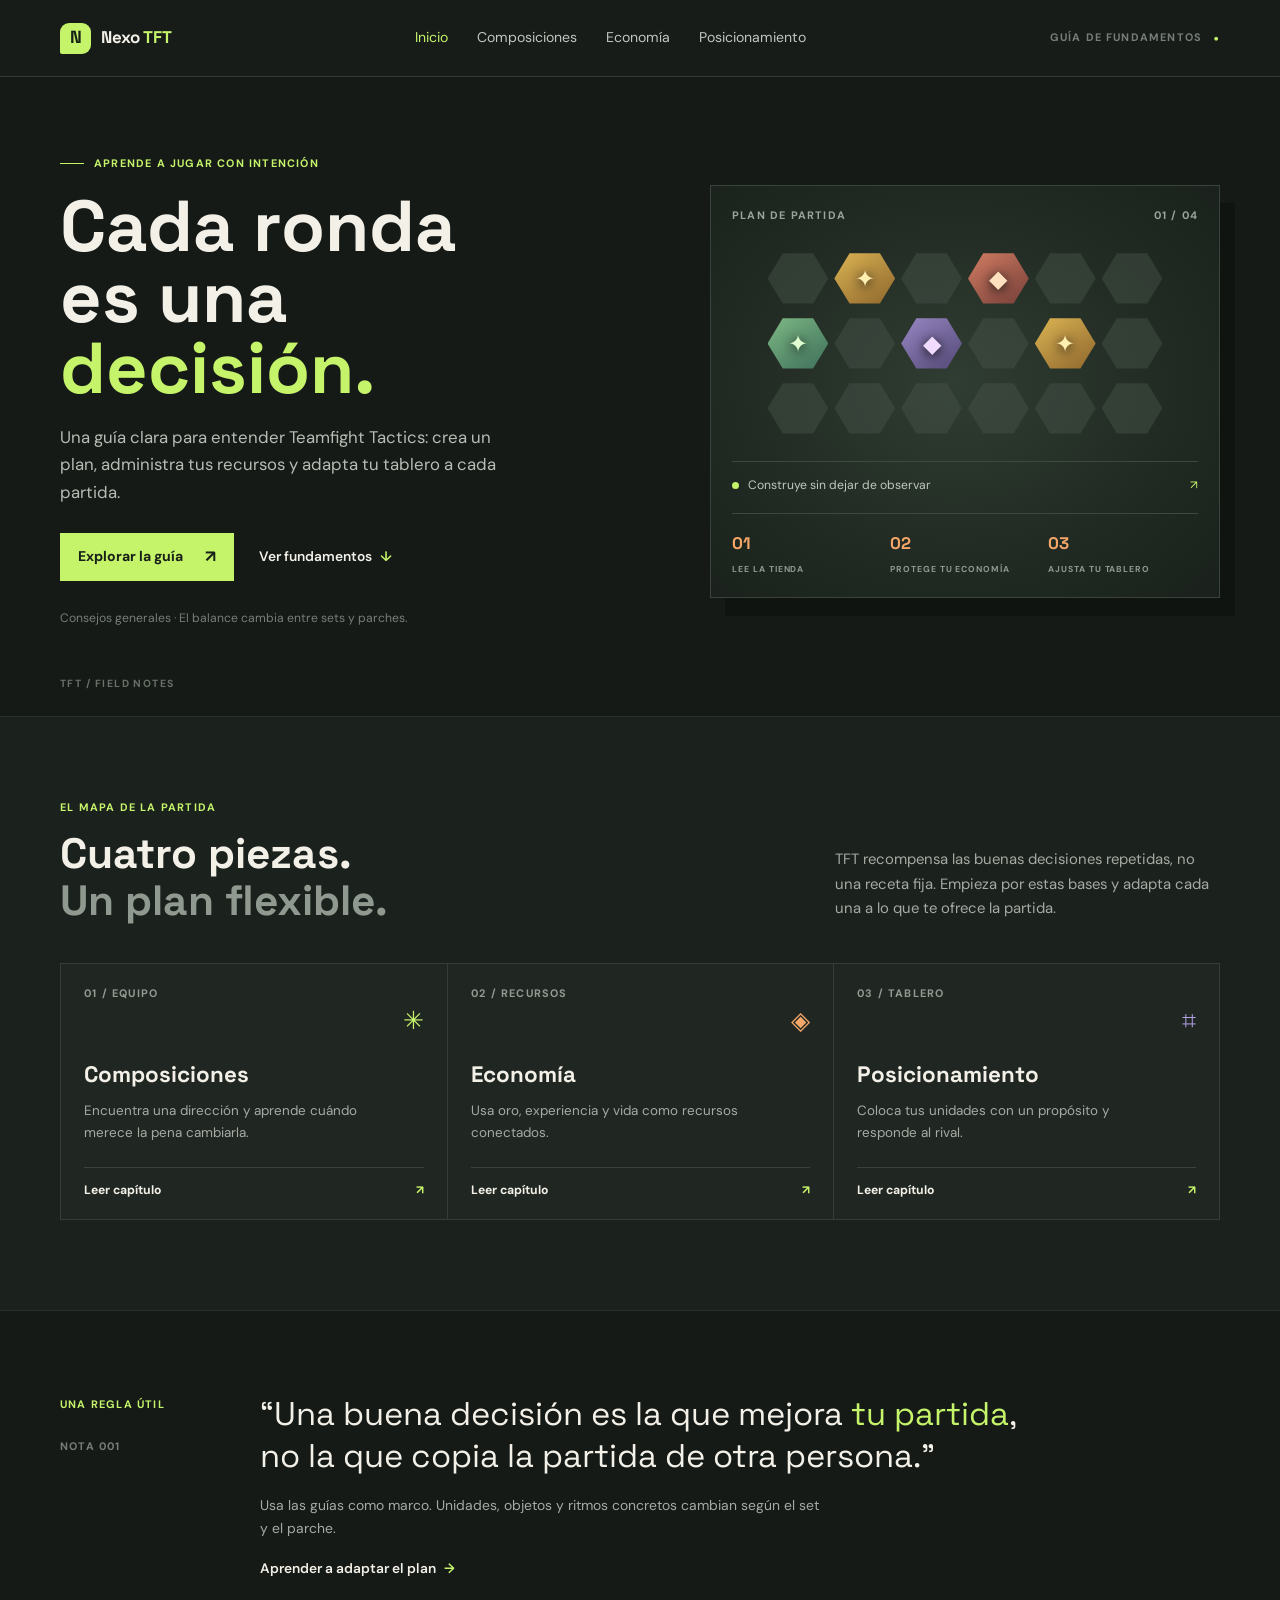
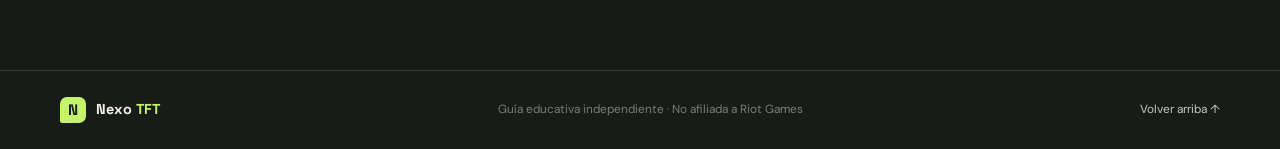
==== index.html @ a68dbadc "Subir pagina web" ====
<!DOCTYPE html>
<html lang="es">
<head>
  <meta charset="UTF-8">
  <meta name="viewport" content="width=device-width, initial-scale=1.0">
  <meta name="description" content="Guía práctica de Teamfight Tactics: fundamentos, composiciones, economía y posicionamiento.">
  <title>Nexo TFT | Guía de Teamfight Tactics</title>
  <link rel="preconnect" href="https://fonts.googleapis.com">
  <link rel="preconnect" href="https://fonts.gstatic.com" crossorigin>
  <link href="https://fonts.googleapis.com/css2?family=DM+Sans:wght@400;500;600;700&family=Space+Grotesk:wght@500;600;700&display=swap" rel="stylesheet">
  <link rel="stylesheet" href="styles.css">
</head>
<body>
  <header class="site-header">
    <nav class="nav wrap" aria-label="Navegación principal">
      <a class="brand" href="index.html" aria-label="Nexo TFT, inicio"><span class="brand-mark">N</span><span>Nexo<span class="brand-accent"> TFT</span></span></a>
      <div class="nav-links">
        <a class="active" aria-current="page" href="index.html">Inicio</a>
        <a href="composiciones.html">Composiciones</a>
        <a href="economia.html">Economía</a>
        <a href="posicionamiento.html">Posicionamiento</a>
      </div>
      <span class="edition">GUÍA DE FUNDAMENTOS <span aria-hidden="true">●</span></span>
    </nav>
  </header>

  <main>
    <section class="hero wrap" id="inicio">
      <div class="hero-copy">
        <p class="eyebrow"><span class="eyebrow-line"></span> Aprende a jugar con intención</p>
        <h1>Cada ronda<br>es una <span>decisión.</span></h1>
        <p class="hero-intro">Una guía clara para entender Teamfight Tactics: crea un plan, administra tus recursos y adapta tu tablero a cada partida.</p>
        <div class="hero-actions">
          <a class="button button-primary" href="composiciones.html">Explorar la guía <span aria-hidden="true">↗</span></a>
          <a class="text-link" href="#fundamentos">Ver fundamentos <span aria-hidden="true">↓</span></a>
        </div>
        <p class="hero-note">Consejos generales · El balance cambia entre sets y parches.</p>
      </div>
      <div class="board-art" aria-label="Ilustración de un tablero táctico con unidades y rasgos activos" role="img">
        <div class="board-topline"><span>PLAN DE PARTIDA</span><span>01 / 04</span></div>
        <div class="mini-board">
          <span class="hex hex-empty"></span><span class="hex hex-unit unit-gold">✦</span><span class="hex hex-empty"></span><span class="hex hex-unit unit-coral">◆</span><span class="hex hex-empty"></span><span class="hex hex-empty"></span>
          <span class="hex hex-unit unit-mint">✦</span><span class="hex hex-empty"></span><span class="hex hex-unit unit-violet">◆</span><span class="hex hex-empty"></span><span class="hex hex-unit unit-gold">✦</span><span class="hex hex-empty"></span>
          <span class="hex hex-empty"></span><span class="hex hex-empty"></span><span class="hex hex-empty"></span><span class="hex hex-empty"></span><span class="hex hex-empty"></span><span class="hex hex-empty"></span>
        </div>
        <div class="board-caption"><span class="caption-dot"></span><span>Construye sin dejar de observar</span><span class="caption-arrow">↗</span></div>
        <div class="board-stats"><div><strong>01</strong><span>LEE LA TIENDA</span></div><div><strong>02</strong><span>PROTEGE TU ECONOMÍA</span></div><div><strong>03</strong><span>AJUSTA TU TABLERO</span></div></div>
      </div>
      <span class="hero-index" aria-hidden="true">TFT / FIELD NOTES</span>
    </section>

    <section class="fundamentals section-band" id="fundamentos">
      <div class="wrap">
        <div class="section-heading section-heading-row">
          <div><p class="eyebrow">El mapa de la partida</p><h2>Cuatro piezas.<br><span>Un plan flexible.</span></h2></div>
          <p>TFT recompensa las buenas decisiones repetidas, no una receta fija. Empieza por estas bases y adapta cada una a lo que te ofrece la partida.</p>
        </div>
        <div class="topic-grid">
          <a class="topic-card topic-comps" href="composiciones.html"><span class="topic-number">01 / EQUIPO</span><span class="topic-symbol">✳</span><h3>Composiciones</h3><p>Encuentra una dirección y aprende cuándo merece la pena cambiarla.</p><span class="topic-link">Leer capítulo <span aria-hidden="true">↗</span></span></a>
          <a class="topic-card topic-economy" href="economia.html"><span class="topic-number">02 / RECURSOS</span><span class="topic-symbol">◈</span><h3>Economía</h3><p>Usa oro, experiencia y vida como recursos conectados.</p><span class="topic-link">Leer capítulo <span aria-hidden="true">↗</span></span></a>
          <a class="topic-card topic-position" href="posicionamiento.html"><span class="topic-number">03 / TABLERO</span><span class="topic-symbol">⌗</span><h3>Posicionamiento</h3><p>Coloca tus unidades con un propósito y responde al rival.</p><span class="topic-link">Leer capítulo <span aria-hidden="true">↗</span></span></a>
        </div>
      </div>
    </section>

    <section class="principle-section wrap">
      <div class="principle-label"><span class="eyebrow">Una regla útil</span><span class="principle-count">NOTA 001</span></div>
      <blockquote>“Una buena decisión es la que mejora <em>tu partida</em>, no la que copia la partida de otra persona.”</blockquote>
      <p>Usa las guías como marco. Unidades, objetos y ritmos concretos cambian según el set y el parche.</p>
      <a class="text-link" href="composiciones.html">Aprender a adaptar el plan <span aria-hidden="true">→</span></a>
    </section>
  </main>

  <footer class="site-footer"><div class="wrap footer-inner"><a class="brand footer-brand" href="index.html"><span class="brand-mark">N</span><span>Nexo<span class="brand-accent"> TFT</span></span></a><span>Guía educativa independiente · No afiliada a Riot Games</span><a href="#inicio">Volver arriba ↑</a></div></footer>
</body> 
</html>
---- styles.css ----
:root {
  color-scheme: dark;
  --ink: #f3f0e8;
  --muted: #a7aaa4;
  --faint: #777e77;
  --base: #151a17;
  --panel: #1d241f;
  --line: #343d36;
  --lime: #c5f36a;
  --orange: #f4a768;
  --coral: #ef7e68;
  --violet: #b4a1e7;
  --font-body: 'DM Sans', sans-serif;
  --font-display: 'Space Grotesk', sans-serif;
}

* { box-sizing: border-box; }
html { scroll-behavior: smooth; }
body { margin: 0; background: var(--base); color: var(--ink); font-family: var(--font-body); line-height: 1.65; }
a { color: inherit; text-decoration: none; }
a:focus-visible { outline: 2px solid var(--lime); outline-offset: 5px; }
.wrap { width: min(1160px, calc(100% - 48px)); margin-inline: auto; }
.site-header { position: relative; z-index: 2; border-bottom: 1px solid var(--line); background: #171c19; }
.nav { min-height: 76px; display: flex; align-items: center; justify-content: space-between; gap: 24px; }
.brand { display: inline-flex; align-items: center; gap: 10px; font-family: var(--font-display); font-size: 1.06rem; font-weight: 700; white-space: nowrap; }
.brand-mark { width: 31px; aspect-ratio: 1; display: grid; place-items: center; border-radius: 9px 9px 9px 2px; background: var(--lime); color: #172016; font-size: 1.1rem; }
.brand-accent { color: var(--lime); }
.nav-links { display: flex; align-items: center; gap: 29px; color: #c3c6bf; font-size: .88rem; }
.nav-links a { transition: color .2s ease; }
.nav-links a:hover, .nav-links a.active { color: var(--lime); }
.edition, .eyebrow, .topic-number, .principle-count, .board-topline, .board-stats span { font-size: .68rem; font-weight: 700; letter-spacing: .11em; }
.edition { color: var(--faint); white-space: nowrap; }
.edition span { padding-left: 7px; color: var(--lime); font-size: .55rem; }
.hero { position: relative; min-height: 568px; display: grid; grid-template-columns: 1fr .92fr; align-items: center; gap: 65px; padding-block: 78px 88px; }
.hero-copy { max-width: 560px; }
.eyebrow { display: flex; align-items: center; gap: 10px; margin: 0 0 18px; color: var(--lime); text-transform: uppercase; }
.eyebrow-line { width: 24px; height: 1px; background: var(--lime); }
h1, h2, h3, p { margin-top: 0; }
h1, h2, h3, blockquote { font-family: var(--font-display); }
h1 { margin-bottom: 19px; font-size: 4.5rem; line-height: .99; letter-spacing: 0; }
h1 span { color: var(--lime); }
.hero-intro { max-width: 470px; margin-bottom: 26px; color: #b8bcb5; font-size: 1.05rem; }
.hero-actions { display: flex; align-items: center; gap: 25px; }
.button { min-height: 48px; display: inline-flex; align-items: center; justify-content: center; gap: 22px; padding: 0 18px; font-size: .88rem; font-weight: 700; transition: transform .2s, background .2s; }
.button:hover { transform: translateY(-2px); }
.button-primary { background: var(--lime); color: #182018; }
.button-primary:hover { background: #d5ff82; }
.button-primary span { font-size: 1.05rem; }
.text-link { color: var(--ink); font-size: .86rem; font-weight: 600; }
.text-link span { margin-left: 5px; color: var(--lime); }
.hero-note { margin: 27px 0 0; color: var(--faint); font-size: .76rem; }
.hero-index { position: absolute; bottom: 24px; left: 0; color: #687068; font-size: .65rem; font-weight: 700; letter-spacing: .14em; }
.board-art { position: relative; max-width: 510px; justify-self: end; width: 100%; padding: 21px; border: 1px solid #3a443d; background: radial-gradient(ellipse at 48% 48%, #303d32, #202922 62%, #1a211c); box-shadow: 15px 18px 0 #101411; animation: settle-in .7s ease-out both; }
.board-topline { display: flex; justify-content: space-between; color: #9ba59b; }
.mini-board { display: grid; grid-template-columns: repeat(6, minmax(0, 1fr)); gap: 9px 6px; max-width: 395px; margin: 26px auto 25px; }
.hex { position: relative; aspect-ratio: 1 / .92; display: grid; place-items: center; clip-path: polygon(25% 5%, 75% 5%, 100% 50%, 75% 95%, 25% 95%, 0 50%); }
.hex-empty { background: #465348; opacity: .48; }
.hex-unit { border: 0; font-size: 1.5rem; text-shadow: 0 2px 12px #111; }
.unit-gold { background: linear-gradient(145deg, #deb755, #8c642c); color: #fff0b2; }
.unit-coral { background: linear-gradient(145deg, #d47f64, #743d38); color: #ffe0be; }
.unit-mint { background: linear-gradient(145deg, #80bb86, #3c6d59); color: #e0ffd1; }
.unit-violet { background: linear-gradient(145deg, #9b89c7, #514773); color: #f1dcff; }
.board-caption { display: flex; align-items: center; gap: 9px; padding: 13px 0 18px; border-top: 1px solid #3d483f; color: #c1c8bf; font-size: .76rem; }
.caption-dot { width: 7px; aspect-ratio: 1; border-radius: 50%; background: var(--lime); }
.caption-arrow { margin-left: auto; color: var(--lime); }
.board-stats { display: grid; grid-template-columns: repeat(3, 1fr); gap: 8px; padding-top: 16px; border-top: 1px solid #3d483f; }
.board-stats div { display: grid; gap: 4px; }
.board-stats strong { color: var(--orange); font-family: var(--font-display); font-size: 1.05rem; }
.board-stats span { color: #919a91; font-size: .54rem; }
.section-band { padding: 82px 0 90px; background: #1b211d; border-block: 1px solid #29312b; }
.section-heading-row { display: flex; align-items: end; justify-content: space-between; gap: 55px; margin-bottom: 38px; }
.section-heading .eyebrow { margin-bottom: 13px; }
h2 { margin-bottom: 0; font-size: 2.65rem; line-height: 1.12; }
h2 span { color: #8f998f; }
.section-heading-row > p { max-width: 385px; margin: 0 0 4px; color: var(--muted); font-size: .93rem; }
.topic-grid { display: grid; grid-template-columns: repeat(3, 1fr); border: 1px solid var(--line); }
.topic-card { min-height: 255px; display: flex; flex-direction: column; padding: 21px 23px 19px; background: #202722; transition: background .2s, transform .2s; }
.topic-card + .topic-card { border-left: 1px solid var(--line); }
.topic-card:hover { z-index: 1; transform: translateY(-4px); background: #27312a; }
.topic-number { color: #929a91; }
.topic-symbol { align-self: flex-end; margin-top: -2px; color: var(--lime); font-size: 1.55rem; }
.topic-economy .topic-symbol { color: var(--orange); }
.topic-position .topic-symbol { color: var(--violet); }
.topic-card h3 { margin: 15px 0 6px; font-size: 1.4rem; }
.topic-card p { max-width: 280px; margin-bottom: 18px; color: var(--muted); font-size: .84rem; }
.topic-link { display: flex; justify-content: space-between; margin-top: auto; padding-top: 12px; border-top: 1px solid #39423b; color: var(--ink); font-size: .76rem; font-weight: 700; }
.topic-link span { color: var(--lime); }
.principle-section { display: grid; grid-template-columns: 155px 1fr; column-gap: 45px; padding-block: 82px 90px; }
.principle-label { display: flex; flex-direction: column; align-items: flex-start; gap: 24px; }
.principle-label .eyebrow { margin: 3px 0 0; }
.principle-count { color: var(--faint); }
blockquote { max-width: 780px; margin: 0; font-size: 2.05rem; line-height: 1.3; }
blockquote em { color: var(--lime); font-style: normal; }
.principle-section > p, .principle-section > .text-link { grid-column: 2; }
.principle-section > p { max-width: 570px; margin: 16px 0 17px; color: var(--muted); font-size: .87rem; }
.principle-section > .text-link { justify-self: start; }
.site-footer { border-top: 1px solid var(--line); background: #171c19; }
.footer-inner { min-height: 78px; display: flex; align-items: center; justify-content: space-between; gap: 20px; color: var(--faint); font-size: .74rem; }
.footer-brand { color: var(--ink); font-size: .9rem; }
.footer-brand .brand-mark { width: 26px; border-radius: 7px 7px 7px 2px; font-size: .95rem; }
.footer-inner > a:last-child { color: #c4c9c0; }

.chapter-hero { padding-block: 76px 56px; }
.chapter-hero .eyebrow { margin-bottom: 16px; }
.chapter-hero h1 { max-width: 820px; margin-bottom: 19px; font-size: 3.7rem; line-height: 1.06; }
.chapter-hero h1 span { color: var(--lime); }
.chapter-intro { max-width: 640px; margin: 0; color: var(--muted); font-size: 1.05rem; }
.ranking-section { margin-bottom: 62px; padding: 24px; border: 1px solid var(--line); background: #1b211d; }
.ranking-header { display: flex; align-items: end; justify-content: space-between; gap: 24px; }
.ranking-header .eyebrow { margin-bottom: 9px; }
.ranking-header h2 { font-size: 1.8rem; }
.ranking-intro { margin: 8px 0 0; color: var(--muted); font-size: .86rem; }
.ranking-header .button { flex: 0 0 auto; min-height: 42px; font-size: .8rem; }
.ranking-meta { display: flex; flex-wrap: wrap; gap: 9px 22px; margin: 22px 0 12px; color: var(--faint); font-size: .64rem; font-weight: 700; letter-spacing: .08em; }
.ranking-controls { display: flex; align-items: end; gap: 12px; padding: 0 0 17px; }
.ranking-controls label { display: grid; gap: 6px; color: #aeb6ad; font-size: .7rem; font-weight: 600; }
.ranking-controls select, .ranking-controls input { min-height: 40px; border: 1px solid #465149; border-radius: 3px; padding: 0 11px; background: #171d19; color: var(--ink); font: inherit; }
.ranking-controls select { min-width: 142px; }
.ranking-controls input { min-width: 230px; }
.ranking-controls input::placeholder { color: #737c73; }
.ranking-controls input:focus, .ranking-controls select:focus { outline: 2px solid var(--lime); outline-offset: 2px; }
.ranking-table-wrap { overflow-x: auto; border-top: 1px solid var(--line); border-bottom: 1px solid var(--line); }
.ranking-table { width: 100%; min-width: 640px; border-collapse: collapse; text-align: left; font-variant-numeric: tabular-nums; }
.ranking-table th { padding: 12px 11px; color: #879087; font-size: .65rem; font-weight: 700; letter-spacing: .07em; text-transform: uppercase; white-space: nowrap; }
.ranking-table td { padding: 12px 11px; border-top: 1px solid #2d352f; color: #c7ccc5; font-size: .81rem; white-space: nowrap; }
.ranking-table tbody tr:hover { background: #222a24; }
.ranking-table th:first-child, .ranking-table td:first-child { padding-left: 4px; }
.rank-number { color: #838c83 !important; font-family: var(--font-display); }
.comp-name { color: var(--ink) !important; font-weight: 700; }
.first-rate { color: var(--lime) !important; font-weight: 700; }
.tier-tag { display: inline-grid; min-width: 22px; height: 20px; place-items: center; margin-left: 7px; border: 1px solid currentColor; border-radius: 4px; font-size: .63rem; }
.tier-s { color: var(--orange); }
.tier-a { color: var(--lime); }
.tier-b { color: #8ec4d1; }
.tier-c { color: #b4a1e7; }
.tier-d { color: #ef7e68; }
.build-tag { color: #c2c8c0; font-size: .67rem; font-weight: 500; }
.ranking-count { margin: 18px 0 10px; color: var(--lime); font-size: .78rem; font-weight: 700; }
.ranking-note { max-width: 870px; margin: 14px 0 0; color: var(--muted); font-size: .76rem; }
.ranking-empty { padding-block: 24px !important; color: var(--muted) !important; text-align: center; }
.chapter-layout { display: grid; grid-template-columns: minmax(0, 1fr) 275px; gap: 65px; padding-bottom: 88px; }
.chapter-content { max-width: 730px; }
.chapter-block { padding: 27px 0 30px; border-top: 1px solid var(--line); }
.chapter-block h2 { margin-bottom: 13px; font-size: 1.6rem; }
.chapter-block p { margin-bottom: 13px; color: #b4bab2; font-size: .94rem; }
.chapter-block p:last-child { margin-bottom: 0; }
.chapter-block ul, .chapter-block ol { display: grid; gap: 10px; margin: 15px 0 0; padding-left: 21px; color: #b4bab2; font-size: .91rem; }
.chapter-block li::marker { color: var(--lime); }
.callout { margin-top: 20px; padding: 16px 18px; border-left: 2px solid var(--lime); background: #202821; color: #d1d5cd; font-size: .88rem; }
.callout strong { color: var(--lime); }
.chapter-aside { align-self: start; position: sticky; top: 24px; padding: 19px; border: 1px solid var(--line); background: #1b211d; }
.aside-label { margin-bottom: 15px; color: var(--lime); font-size: .68rem; font-weight: 700; letter-spacing: .11em; }
.aside-list { display: grid; gap: 0; margin: 0; padding: 0; list-style: none; }
.aside-list li { display: flex; justify-content: space-between; gap: 12px; padding: 11px 0; border-top: 1px solid var(--line); color: #c5cbc3; font-size: .8rem; }
.aside-list span { color: var(--faint); font-size: .69rem; }
.chapter-next { display: flex; justify-content: space-between; gap: 18px; padding-top: 20px; border-top: 1px solid var(--line); }
.chapter-next a { color: var(--lime); font-size: .84rem; font-weight: 700; }

@keyframes settle-in { from { opacity: 0; transform: translateY(12px); } to { opacity: 1; transform: translateY(0); } }

@media (max-width: 850px) {
  .edition { display: none; }
  .hero { grid-template-columns: 1fr 1fr; gap: 30px; }
  h1 { font-size: 3.7rem; }
  .chapter-layout { grid-template-columns: minmax(0, 1fr) 235px; gap: 30px; }
}
@media (max-width: 650px) {
  .wrap { width: min(100% - 36px, 1160px); }
  .nav { min-height: 68px; flex-wrap: wrap; gap: 0; padding-block: 12px; }
  .nav-links { order: 2; width: 100%; justify-content: space-between; gap: 12px; overflow-x: auto; padding-top: 11px; font-size: .78rem; }
  .nav-links a { white-space: nowrap; }
  .hero { grid-template-columns: 1fr; gap: 38px; padding-block: 56px 70px; }
  .hero-copy { max-width: 520px; }
  h1 { font-size: 3.7rem; }
  .board-art { justify-self: center; max-width: 480px; }
  .hero-index { bottom: 20px; }
  .section-band { padding-block: 60px; }
  .section-heading-row { display: grid; gap: 16px; margin-bottom: 25px; }
  h2 { font-size: 2.25rem; }
  .topic-grid { grid-template-columns: 1fr; }
  .topic-card { min-height: 215px; }
  .topic-card + .topic-card { border-top: 1px solid var(--line); border-left: 0; }
  .principle-section { grid-template-columns: 1fr; gap: 18px; padding-block: 60px; }
  .principle-label { flex-direction: row; justify-content: space-between; }
  blockquote { font-size: 1.7rem; }
  .principle-section > p, .principle-section > .text-link { grid-column: 1; }
  .footer-inner { min-height: 0; align-items: flex-start; flex-direction: column; padding-block: 20px; gap: 11px; }
  .chapter-hero { padding-block: 51px 38px; }
  .chapter-hero h1 { font-size: 2.8rem; }
  .ranking-section { margin-bottom: 45px; padding: 17px 14px; }
  .ranking-header { align-items: flex-start; flex-direction: column; gap: 14px; }
  .ranking-header h2 { font-size: 1.55rem; }
  .ranking-meta { gap: 7px 14px; font-size: .59rem; }
  .ranking-controls { align-items: stretch; flex-direction: column; }
  .ranking-controls input, .ranking-controls select { width: 100%; min-width: 0; }
  .ranking-table { min-width: 610px; }
  .chapter-layout { grid-template-columns: 1fr; gap: 30px; padding-bottom: 60px; }
  .chapter-aside { position: static; order: -1; }
}
@media (prefers-reduced-motion: reduce) {
  *, *::before, *::after { scroll-behavior: auto !important; animation-duration: .01ms !important; animation-iteration-count: 1 !important; transition-duration: .01ms !important; }
}
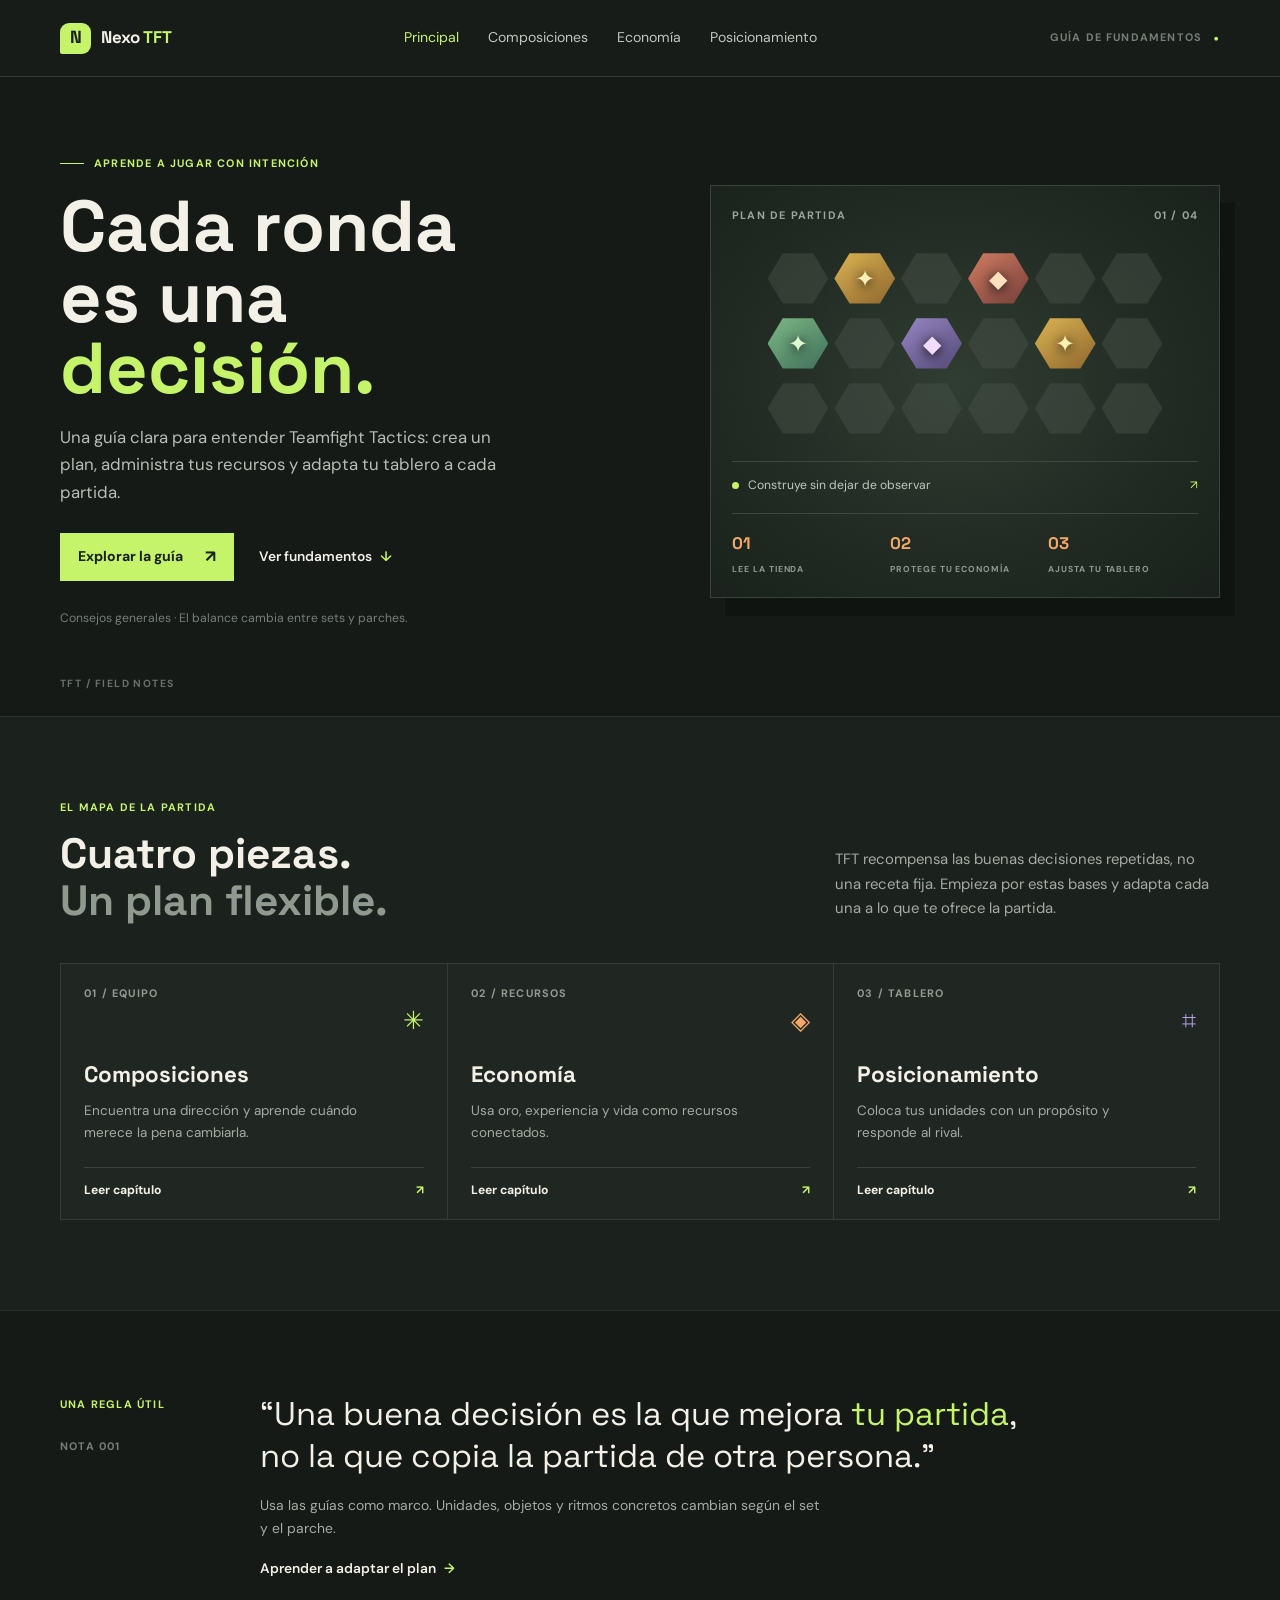
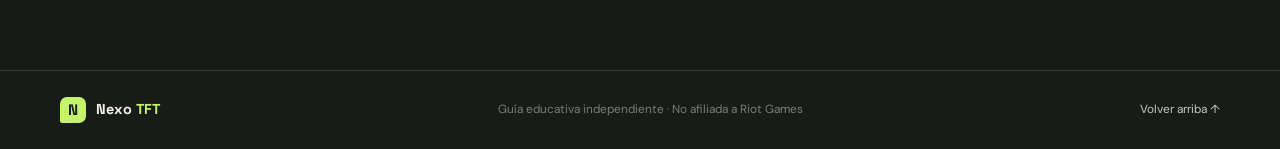
==== commit 299c1cb2: "Modificar archivos" ====
--- a/index.html
+++ b/index.html
@@ -15,7 +15,7 @@
     <nav class="nav wrap" aria-label="Navegación principal">
       <a class="brand" href="index.html" aria-label="Nexo TFT, inicio"><span class="brand-mark">N</span><span>Nexo<span class="brand-accent"> TFT</span></span></a>
       <div class="nav-links">
-        <a class="active" aria-current="page" href="index.html">Inicio</a>
+        <a class="active" aria-current="page" href="index.html">Principal</a>
         <a href="composiciones.html">Composiciones</a>
         <a href="economia.html">Economía</a>
         <a href="posicionamiento.html">Posicionamiento</a>
